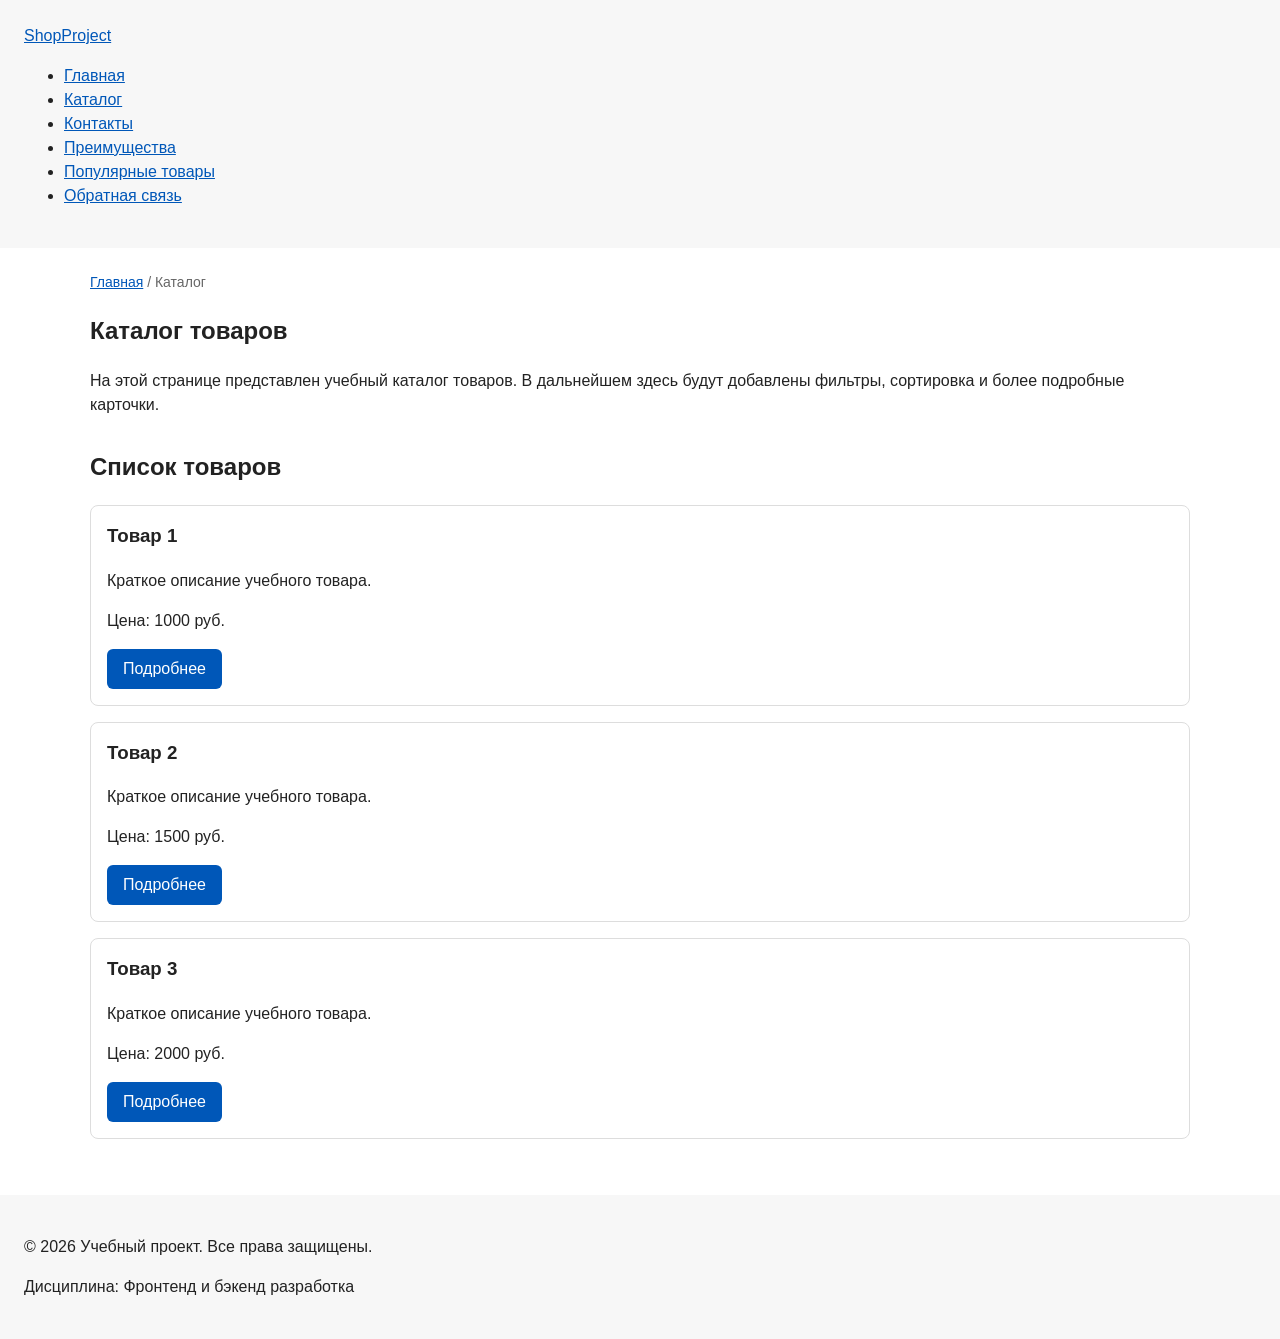
==== catalog.html @ 33a24a43 "feat: add multi-page structure navigation and anchors" ====
<!DOCTYPE html>
<html lang="ru">
<head>
  <meta charset="UTF-8">
  <meta name="viewport" content="width=device-width, initial-scale=1.0">
  <meta name="description" content="Каталог товаров учебного интернет-магазина.">
  <title>Каталог товаров — Учебный интернет-магазин</title>
  <link rel="stylesheet" href="css/style.css">
</head>
<body>
  <header>
    <div class="site-header">
      <a class="site-logo" href="index.html">ShopProject</a>

      <nav class="site-nav" aria-label="Основная навигация">
        <ul class="site-nav__list">
          <li><a href="index.html">Главная</a></li>
          <li><a href="catalog.html">Каталог</a></li>
          <li><a href="contacts.html">Контакты</a></li>
          <li><a href="index.html#advantages">Преимущества</a></li>
          <li><a href="index.html#popular">Популярные товары</a></li>
          <li><a href="index.html#contacts">Обратная связь</a></li>
        </ul>
      </nav>
    </div>
  </header>

  <main>
    <nav class="breadcrumbs" aria-label="Хлебные крошки">
      <a href="index.html">Главная</a>
      <span>Каталог</span>
    </nav>

    <section class="section">
      <h1>Каталог товаров</h1>
      <p>
        На этой странице представлен учебный каталог товаров.
        В дальнейшем здесь будут добавлены фильтры, сортировка и более
        подробные карточки.
      </p>
    </section>

    <section class="section">
      <h2>Список товаров</h2>

      <article class="product-card">
        <h3>Товар 1</h3>
        <p>Краткое описание учебного товара.</p>
        <p>Цена: 1000 руб.</p>
        <a class="button" href="index.html#popular">Подробнее</a>
      </article>

      <article class="product-card">
        <h3>Товар 2</h3>
        <p>Краткое описание учебного товара.</p>
        <p>Цена: 1500 руб.</p>
        <a class="button" href="index.html#popular">Подробнее</a>
      </article>

      <article class="product-card">
        <h3>Товар 3</h3>
        <p>Краткое описание учебного товара.</p>
        <p>Цена: 2000 руб.</p>
        <a class="button" href="index.html#popular">Подробнее</a>
      </article>
    </section>
  </main>

  <footer>
    <p>&copy; 2026 Учебный проект. Все права защищены.</p>
    <p>Дисциплина: Фронтенд и бэкенд разработка</p>
  </footer>
</body>
</html>
---- css/style.css ----
/* ===============================
   1. Переменные проекта
   =============================== */

:root {
  /* Основные цвета проекта */
  --color-bg: #ffffff;
  --color-text: #222222;
  --color-muted: #666666;
  --color-primary: #0057b8;
  --color-primary-dark: #003f86;
  --color-border: #dddddd;
  --color-surface: #f7f7f7;
  --color-surface-accent: #eef5ff;
  --color-danger: #b00020;
  --color-success: #168a2f;
  --color-success-bg: #eefaf0;
  --color-white: #ffffff;

  /* Отступы */
  --space-xs: 4px;
  --space-sm: 8px;
  --space-md: 16px;
  --space-lg: 24px;
  --space-xl: 32px;

  /* Скругления */
  --radius-sm: 6px;
  --radius-md: 8px;
  --radius-lg: 12px;

  /* Размеры */
  --container-width: 1100px;
}

/* ===============================
   2. Базовые стили
   =============================== */

* {
  box-sizing: border-box;
}

html {
  scroll-behavior: smooth;
}

body {
  margin: 0;
  font-family: Arial, sans-serif;
  line-height: 1.5;
  color: var(--color-text);
  background-color: var(--color-bg);
}

header,
main,
footer {
  padding: var(--space-lg);
}

header {
  background-color: var(--color-surface);
}

footer {
  background-color: var(--color-surface);
}

:target {
  outline: 2px dashed var(--color-primary);
  outline-offset: 4px;
}

/* ===============================
   3. Общие элементы интерфейса
   =============================== */

a {
  color: var(--color-primary);
}

a:hover {
  color: var(--color-primary-dark);
}

a:focus-visible {
  outline: 2px solid var(--color-primary);
  outline-offset: 3px;
}

.button {
  display: inline-block;
  padding: var(--space-sm) var(--space-md);
  color: var(--color-white);
  background-color: var(--color-primary);
  text-decoration: none;
  border: none;
  border-radius: var(--radius-sm);
  cursor: pointer;
}

.button:hover {
  background-color: var(--color-primary-dark);
}

.button:focus-visible {
  outline: 2px solid var(--color-primary);
  outline-offset: 3px;
}

.button:disabled {
  opacity: 0.6;
  cursor: not-allowed;
}

/* ===============================
   4. Компоненты страницы
   =============================== */

.hero {
  max-width: var(--container-width);
  margin: 0 auto var(--space-xl);
  padding: var(--space-xl) var(--space-lg);
  background-color: var(--color-surface-accent);
  border-radius: var(--radius-lg);
}

.section {
  max-width: var(--container-width);
  margin: 0 auto var(--space-xl);
}

.section h2 {
  margin-top: 0;
}

.product-card {
  margin-bottom: var(--space-md);
  padding: var(--space-md);
  border: 1px solid var(--color-border);
  border-radius: var(--radius-md);
  background-color: var(--color-bg);
}

.product-card:hover {
  border-color: var(--color-primary);
}

.product-card h3 {
  margin-top: 0;
}

.aside-info {
  max-width: var(--container-width);
  margin: 0 auto var(--space-xl);
  padding: var(--space-md);
  border-left: 4px solid var(--color-primary);
  background-color: var(--color-surface);
}

/* ===============================
   5. Форма и модальное окно
   =============================== */

.order-dialog {
  width: min(100% - 32px, 560px);
  padding: var(--space-lg);
  border: none;
  border-radius: var(--radius-lg);
}

.order-dialog::backdrop {
  background-color: rgba(0, 0, 0, 0.5);
}

.form-field {
  margin-bottom: var(--space-md);
}

.form-field label {
  display: block;
  margin-bottom: var(--space-xs);
}

.form-field input,
.form-field select,
.form-field textarea {
  width: 100%;
  padding: 10px 12px;
  border: 1px solid var(--color-border);
  border-radius: var(--radius-sm);
  font: inherit;
}

.form-field input[type="checkbox"] {
  width: auto;
}

.form-field small {
  display: block;
  margin-top: var(--space-xs);
  color: var(--color-muted);
}

.form-field input:hover,
.form-field select:hover,
.form-field textarea:hover {
  border-color: var(--color-primary);
}

.form-field input:focus-visible,
.form-field select:focus-visible,
.form-field textarea:focus-visible,
.form-actions button:focus-visible {
  outline: 2px solid var(--color-primary);
  outline-offset: 3px;
}

[aria-invalid="true"] {
  border-color: var(--color-danger);
}

.success-message {
  max-width: var(--container-width);
  margin: var(--space-lg) auto;
  padding: var(--space-md);
  border-left: 4px solid var(--color-success);
  background-color: var(--color-success-bg);
}

/* ===============================
   6. Стили для хлебных крошек
   =============================== */

.breadcrumbs {
  max-width: var(--container-width);
  margin: 0 auto var(--space-md);
  font-size: 14px;
  color: var(--color-muted);
}

.breadcrumbs a {
  color: var(--color-primary);
}

.breadcrumbs span::before {
  content: " / ";
  color: var(--color-muted);
}
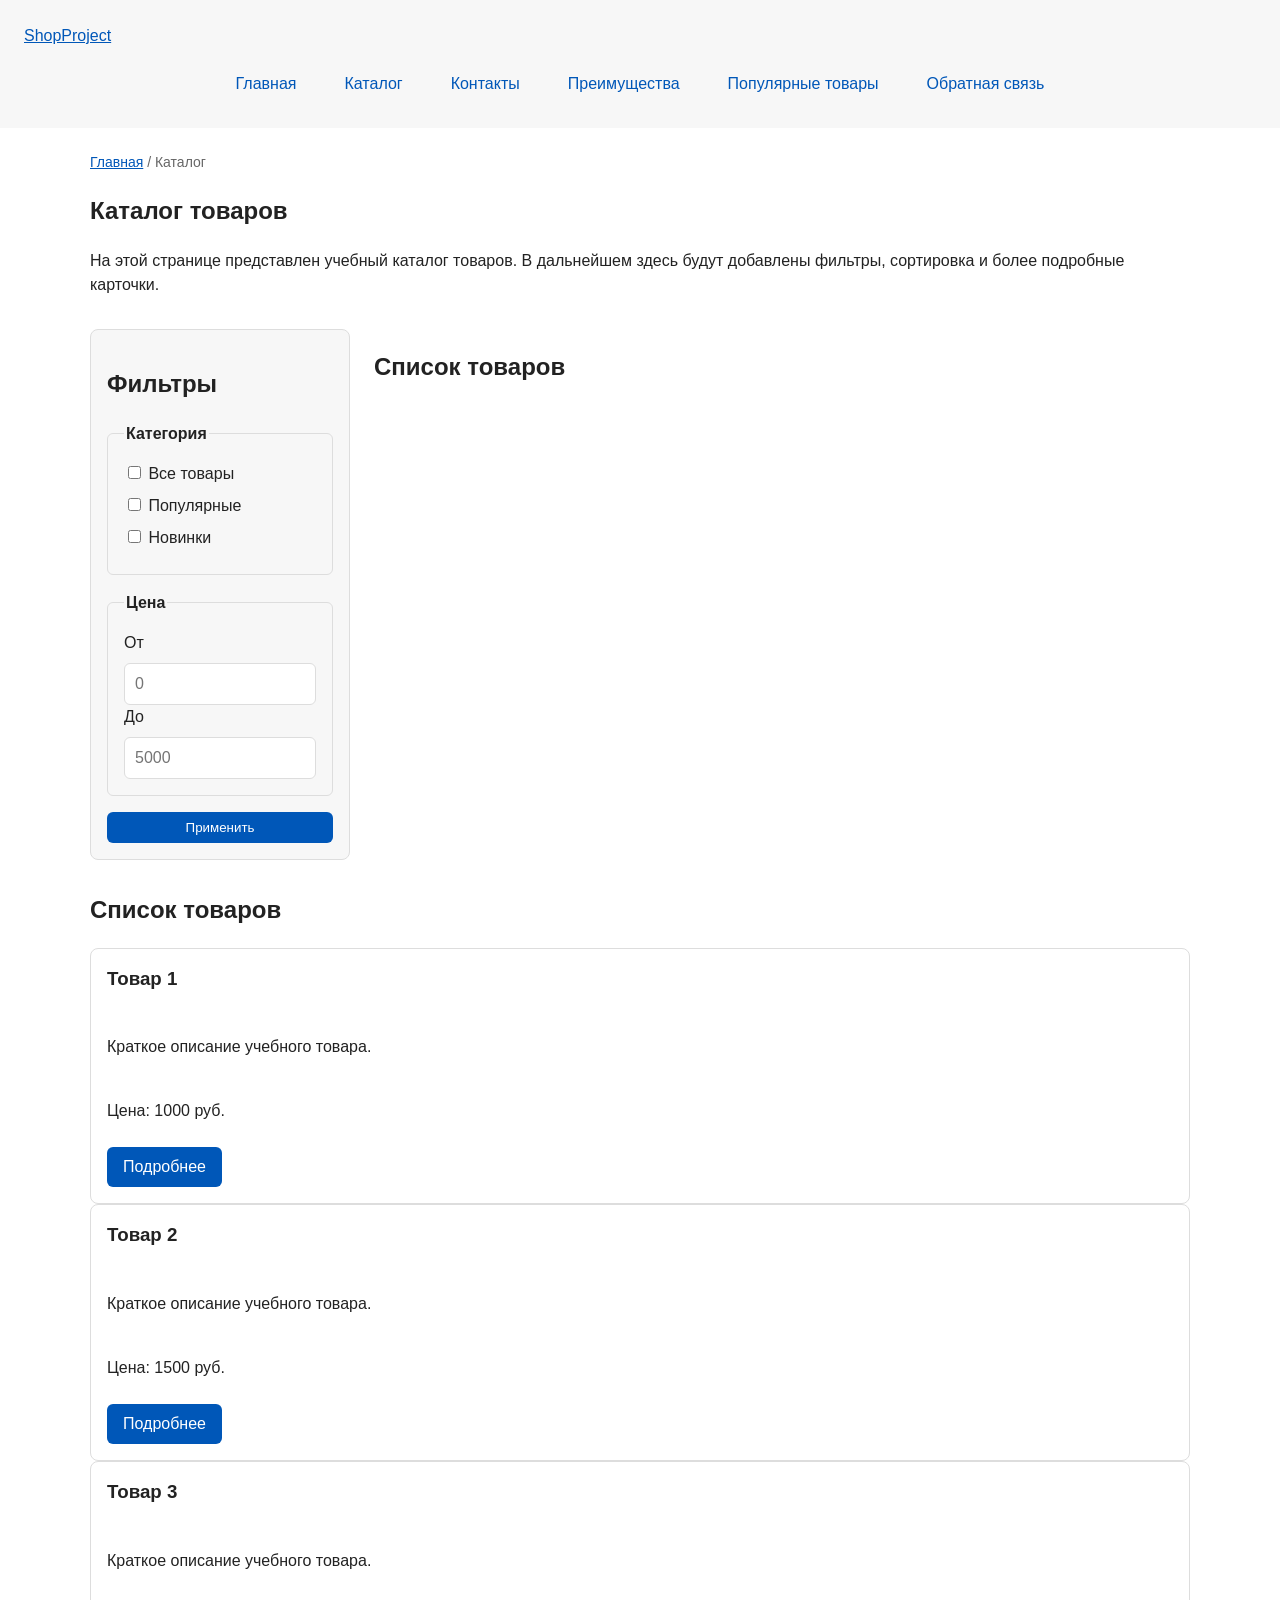
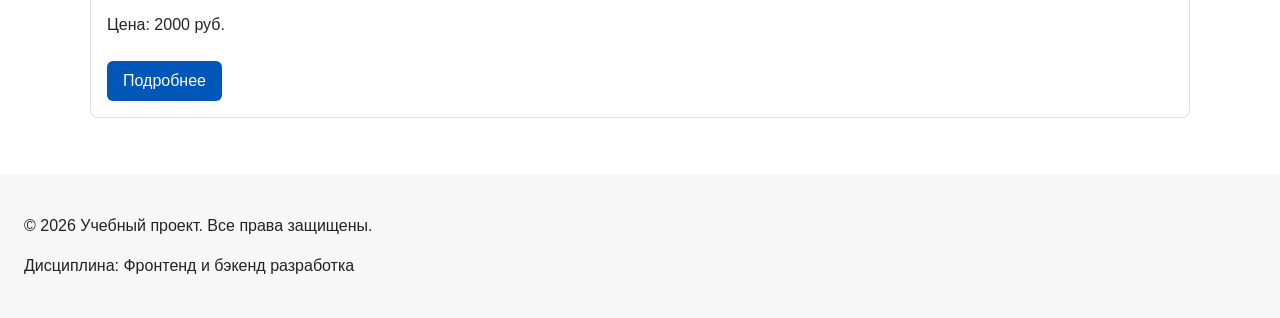
==== commit 5a187aa1: "feat: add flex navigation and grid catalog layout" ====
--- a/catalog.html
+++ b/catalog.html
@@ -40,6 +40,53 @@
       </p>
     </section>
 
+    <section class="catalog-layout">
+        <aside class="catalog-filters">
+            <h2>Фильтры</h2>
+
+            <form class="filters-form" action="#" method="get">
+            <fieldset>
+                <legend>Категория</legend>
+
+                <label>
+                <input type="checkbox" name="category" value="all">
+                Все товары
+                </label>
+
+                <label>
+                <input type="checkbox" name="category" value="popular">
+                Популярные
+                </label>
+
+                <label>
+                <input type="checkbox" name="category" value="new">
+                Новинки
+                </label>
+            </fieldset>
+
+            <fieldset>
+                <legend>Цена</legend>
+
+                <label for="price-from">От</label>
+                <input id="price-from" name="price-from" type="number" min="0" placeholder="0">
+
+                <label for="price-to">До</label>
+                <input id="price-to" name="price-to" type="number" min="0" placeholder="5000">
+            </fieldset>
+
+            <button class="button" type="submit">Применить</button>
+            </form>
+        </aside>
+
+        <section class="catalog-products">
+            <h2>Список товаров</h2>
+
+            <div class="products-grid">
+            <!-- Карточки товаров -->
+            </div>
+        </section>
+    </section>
+
     <section class="section">
       <h2>Список товаров</h2>
 
--- a/css/style.css
+++ b/css/style.css
@@ -126,6 +126,30 @@
   border-radius: var(--radius-lg);
 }
 
+.site-nav__list {
+  display: flex;
+  flex-wrap: wrap;
+  justify-content: center;
+  align-items: center;
+  gap: var(--space-md);
+  padding: 0;
+  margin: var(--space-md) 0 0;
+  list-style: none;
+}
+
+.site-nav__list a {
+  display: inline-block;
+  padding: var(--space-sm) var(--space-md);
+  color: var(--color-primary);
+  text-decoration: none;
+  border-radius: var(--radius-sm);
+}
+
+.site-nav__list a:hover {
+  color: var(--color-white);
+  background-color: var(--color-primary);
+}
+
 .section {
   max-width: var(--container-width);
   margin: 0 auto var(--space-xl);
@@ -149,6 +173,78 @@
 
 .product-card h3 {
   margin-top: 0;
+}
+
+.product-card {
+  display: flex;
+  flex-direction: column;
+  gap: var(--space-sm);
+  margin-bottom: 0;
+  padding: var(--space-md);
+  border: 1px solid var(--color-border);
+  border-radius: var(--radius-md);
+  background-color: var(--color-bg);
+}
+
+.product-card .button {
+  margin-top: auto;
+  align-self: flex-start;
+}
+
+.products-grid {
+  display: grid;
+  grid-template-columns: repeat(3, 1fr);
+  gap: var(--space-lg);
+}
+
+.catalog-layout {
+  max-width: var(--container-width);
+  margin: 0 auto var(--space-xl);
+  display: grid;
+  grid-template-columns: 260px 1fr;
+  grid-template-areas: "filters products";
+  gap: var(--space-lg);
+}
+
+.catalog-filters {
+  grid-area: filters;
+  padding: var(--space-md);
+  border: 1px solid var(--color-border);
+  border-radius: var(--radius-md);
+  background-color: var(--color-surface);
+}
+
+.catalog-products {
+  grid-area: products;
+}
+
+.filters-form {
+  display: grid;
+  gap: var(--space-md);
+}
+
+.filters-form fieldset {
+  margin: 0;
+  padding: var(--space-md);
+  border: 1px solid var(--color-border);
+  border-radius: var(--radius-sm);
+}
+
+.filters-form legend {
+  font-weight: 700;
+}
+
+.filters-form label {
+  display: block;
+  margin-bottom: var(--space-sm);
+}
+
+.filters-form input[type="number"] {
+  width: 100%;
+  padding: 8px 10px;
+  border: 1px solid var(--color-border);
+  border-radius: var(--radius-sm);
+  font: inherit;
 }
 
 .aside-info {
@@ -247,4 +343,5 @@
 .breadcrumbs span::before {
   content: " / ";
   color: var(--color-muted);
-}+}
+
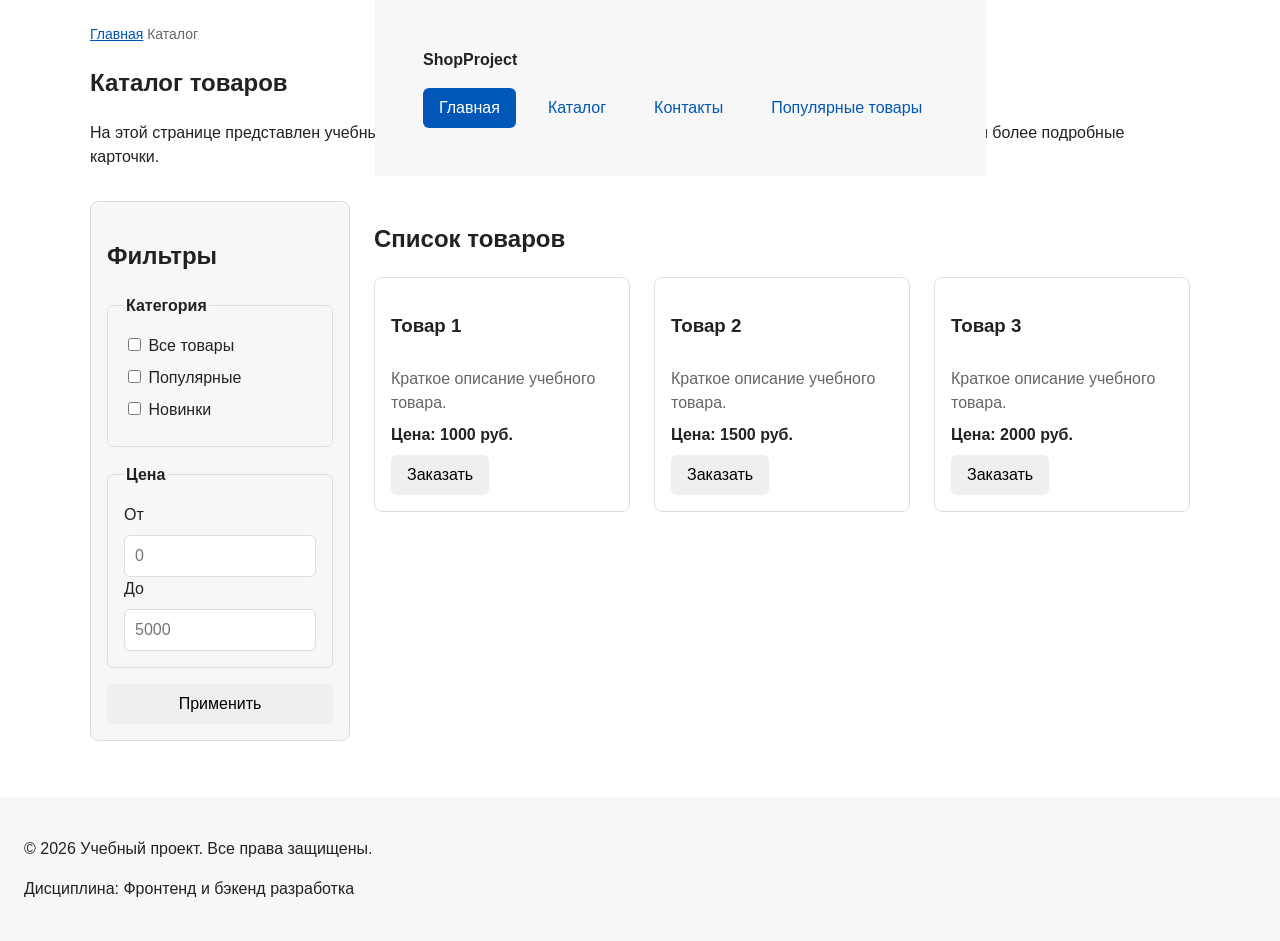
==== commit 6fc4f713: "refactor: apply BEM naming to CSS classes" ====
--- a/catalog.html
+++ b/catalog.html
@@ -8,18 +8,28 @@
   <link rel="stylesheet" href="css/style.css">
 </head>
 <body>
-  <header>
-    <div class="site-header">
-      <a class="site-logo" href="index.html">ShopProject</a>
+  <header class="site-header">
+    <div class="site-header__inner">
+      <a class="site-header__logo" href="index.html">ShopProject</a>
 
       <nav class="site-nav" aria-label="Основная навигация">
         <ul class="site-nav__list">
-          <li><a href="index.html">Главная</a></li>
-          <li><a href="catalog.html">Каталог</a></li>
-          <li><a href="contacts.html">Контакты</a></li>
-          <li><a href="index.html#advantages">Преимущества</a></li>
-          <li><a href="index.html#popular">Популярные товары</a></li>
-          <li><a href="index.html#contacts">Обратная связь</a></li>
+          <li class="site-nav__item">
+            <a class="site-nav__link site-nav__link--active" href="index.html">
+              Главная
+            </a>
+          </li>
+          <li class="site-nav__item">
+            <a class="site-nav__link" href="catalog.html">Каталог</a>
+          </li>
+          <li class="site-nav__item">
+            <a class="site-nav__link" href="contacts.html">Контакты</a>
+          </li>
+          <li class="site-nav__item">
+            <a class="site-nav__link" href="index.html#popular">
+              Популярные товары
+            </a>
+          </li>
         </ul>
       </nav>
     </div>
@@ -27,8 +37,8 @@
 
   <main>
     <nav class="breadcrumbs" aria-label="Хлебные крошки">
-      <a href="index.html">Главная</a>
-      <span>Каталог</span>
+      <a class=""breadcrumbs__link href="index.html">Главная</a>
+      <span class=""breadcrumbs__current">Каталог</span>
     </nav>
 
     <section class="section">
@@ -82,34 +92,46 @@
             <h2>Список товаров</h2>
 
             <div class="products-grid">
-            <!-- Карточки товаров -->
+              <article class="product-card">
+                <h3 class=""product-card__title>Товар 1</h3>
+                <p class="product-card__description">Краткое описание учебного товара.</p>
+                <p class="product-card__price">Цена: 1000 руб.</p>
+                <button
+                  class="button product-card__button"
+                  type="button"
+                  data-product="Товар 1"
+                >
+                  Заказать
+                </button>
+              </article>
+
+              <article class="product-card">
+                <h3 class=""product-card__title>Товар 2</h3>
+                <p class="product-card__description">Краткое описание учебного товара.</p>
+                <p class="product-card__price">Цена: 1500 руб.</p>
+                <button
+                  class="button product-card__button"
+                  type="button"
+                  data-product="Товар 2"
+                >
+                  Заказать
+                </button>
+              </article>
+
+              <article class="product-card product-card">
+                <h3 class=""product-card__title>Товар 3</h3>
+                <p class="product-card__description">Краткое описание учебного товара.</p>
+                <p class="product-card__price">Цена: 2000 руб.</p>
+                <button
+                  class="button product-card__button"
+                  type="button"
+                  data-product="Товар 3"
+                >
+                  Заказать
+                </button>
+              </article>
             </div>
         </section>
-    </section>
-
-    <section class="section">
-      <h2>Список товаров</h2>
-
-      <article class="product-card">
-        <h3>Товар 1</h3>
-        <p>Краткое описание учебного товара.</p>
-        <p>Цена: 1000 руб.</p>
-        <a class="button" href="index.html#popular">Подробнее</a>
-      </article>
-
-      <article class="product-card">
-        <h3>Товар 2</h3>
-        <p>Краткое описание учебного товара.</p>
-        <p>Цена: 1500 руб.</p>
-        <a class="button" href="index.html#popular">Подробнее</a>
-      </article>
-
-      <article class="product-card">
-        <h3>Товар 3</h3>
-        <p>Краткое описание учебного товара.</p>
-        <p>Цена: 2000 руб.</p>
-        <a class="button" href="index.html#popular">Подробнее</a>
-      </article>
     </section>
   </main>
 
--- a/css/style.css
+++ b/css/style.css
@@ -61,6 +61,8 @@
 
 header {
   background-color: var(--color-surface);
+  margin-left: 375px;
+  position: fixed;
 }
 
 footer {
@@ -92,16 +94,31 @@
 .button {
   display: inline-block;
   padding: var(--space-sm) var(--space-md);
+  border: none;
+  border-radius: var(--radius-sm);
+  font: inherit;
+  text-decoration: none;
+  cursor: pointer;
+}
+
+.button--primary {
   color: var(--color-white);
   background-color: var(--color-primary);
-  text-decoration: none;
-  border: none;
-  border-radius: var(--radius-sm);
-  cursor: pointer;
-}
-
-.button:hover {
+}
+
+.button--primary:hover {
   background-color: var(--color-primary-dark);
+}
+
+.button--secondary {
+  color: var(--color-primary);
+  background-color: transparent;
+  border: 1px solid var(--color-primary);
+}
+
+.button--secondary:hover {
+  color: var(--color-white);
+  background-color: var(--color-primary);
 }
 
 .button:focus-visible {
@@ -109,7 +126,8 @@
   outline-offset: 3px;
 }
 
-.button:disabled {
+.button:disabled,
+.button--disabled {
   opacity: 0.6;
   cursor: not-allowed;
 }
@@ -124,6 +142,22 @@
   padding: var(--space-xl) var(--space-lg);
   background-color: var(--color-surface-accent);
   border-radius: var(--radius-lg);
+}
+
+.site-header {
+  background-color: var(--color-surface);
+}
+
+.site-header__inner {
+  max-width: var(--container-width);
+  margin: 0 auto;
+  padding: var(--space-lg);
+}
+
+.site-header__logo {
+  font-weight: 700;
+  color: var(--color-text);
+  text-decoration: none;
 }
 
 .site-nav__list {
@@ -137,7 +171,7 @@
   list-style: none;
 }
 
-.site-nav__list a {
+.site-nav__link {
   display: inline-block;
   padding: var(--space-sm) var(--space-md);
   color: var(--color-primary);
@@ -145,33 +179,27 @@
   border-radius: var(--radius-sm);
 }
 
-.site-nav__list a:hover {
+.site-nav__link:hover {
   color: var(--color-white);
   background-color: var(--color-primary);
 }
 
+.site-nav__link:focus-visible {
+  outline: 2px solid var(--color-primary);
+  outline-offset: 3px;
+}
+
+.site-nav__link--active {
+  color: var(--color-white);
+  background-color: var(--color-primary);
+}
+
 .section {
   max-width: var(--container-width);
   margin: 0 auto var(--space-xl);
 }
 
 .section h2 {
-  margin-top: 0;
-}
-
-.product-card {
-  margin-bottom: var(--space-md);
-  padding: var(--space-md);
-  border: 1px solid var(--color-border);
-  border-radius: var(--radius-md);
-  background-color: var(--color-bg);
-}
-
-.product-card:hover {
-  border-color: var(--color-primary);
-}
-
-.product-card h3 {
   margin-top: 0;
 }
 
@@ -179,14 +207,44 @@
   display: flex;
   flex-direction: column;
   gap: var(--space-sm);
-  margin-bottom: 0;
   padding: var(--space-md);
   border: 1px solid var(--color-border);
   border-radius: var(--radius-md);
   background-color: var(--color-bg);
 }
 
-.product-card .button {
+.product-card:hover {
+  border-color: var(--color-primary);
+}
+
+.product-card--featured {
+  border-color: var(--color-primary);
+}
+
+.product-card--discount {
+  border-color: var(--color-danger);
+}
+
+.product-card__title {
+  margin: 0;
+  color: var(--color-text);
+}
+
+.product-card__description {
+  margin: 0;
+  color: var(--color-muted);
+}
+
+.product-card__price {
+  margin: 0;
+  font-weight: 700;
+}
+
+.product-card--discount .product-card__price {
+  color: var(--color-danger);
+}
+
+.product-card__button {
   margin-top: auto;
   align-self: flex-start;
 }
@@ -313,8 +371,61 @@
   outline-offset: 3px;
 }
 
+.order-form__field {
+  margin-bottom: var(--space-md);
+}
+
+.order-form__label {
+  display: block;
+  margin-bottom: var(--space-xs);
+}
+
+.order-form__input,
+.order-form__select,
+.order-form__textarea {
+  width: 100%;
+  padding: 10px 12px;
+  border: 1px solid var(--color-border);
+  border-radius: var(--radius-sm);
+  font: inherit;
+}
+
+.order-form__input:hover,
+.order-form__select:hover,
+.order-form__textarea:hover {
+  border-color: var(--color-primary);
+}
+
+.order-form__input:focus-visible,
+.order-form__select:focus-visible,
+.order-form__textarea:focus-visible {
+  outline: 2px solid var(--color-primary);
+  outline-offset: 3px;
+}
+
+.order-form__actions {
+  display: flex;
+  gap: var(--space-md);
+  margin-top: var(--space-lg);
+}
+
 [aria-invalid="true"] {
   border-color: var(--color-danger);
+}
+
+.order-dialog {
+  width: min(100% - 32px, 560px);
+  padding: var(--space-lg);
+  border: none;
+  border-radius: var(--radius-lg);
+}
+
+.order-dialog::backdrop {
+  background-color: rgba(0, 0, 0, 0.5);
+}
+
+.order-dialog__title {
+  margin-top: 0;
 }
 
 .success-message {
@@ -336,12 +447,11 @@
   color: var(--color-muted);
 }
 
-.breadcrumbs a {
+.breadcrumbs__link {
   color: var(--color-primary);
 }
 
-.breadcrumbs span::before {
+.breadcrumbs__current::before {
   content: " / ";
   color: var(--color-muted);
 }
-
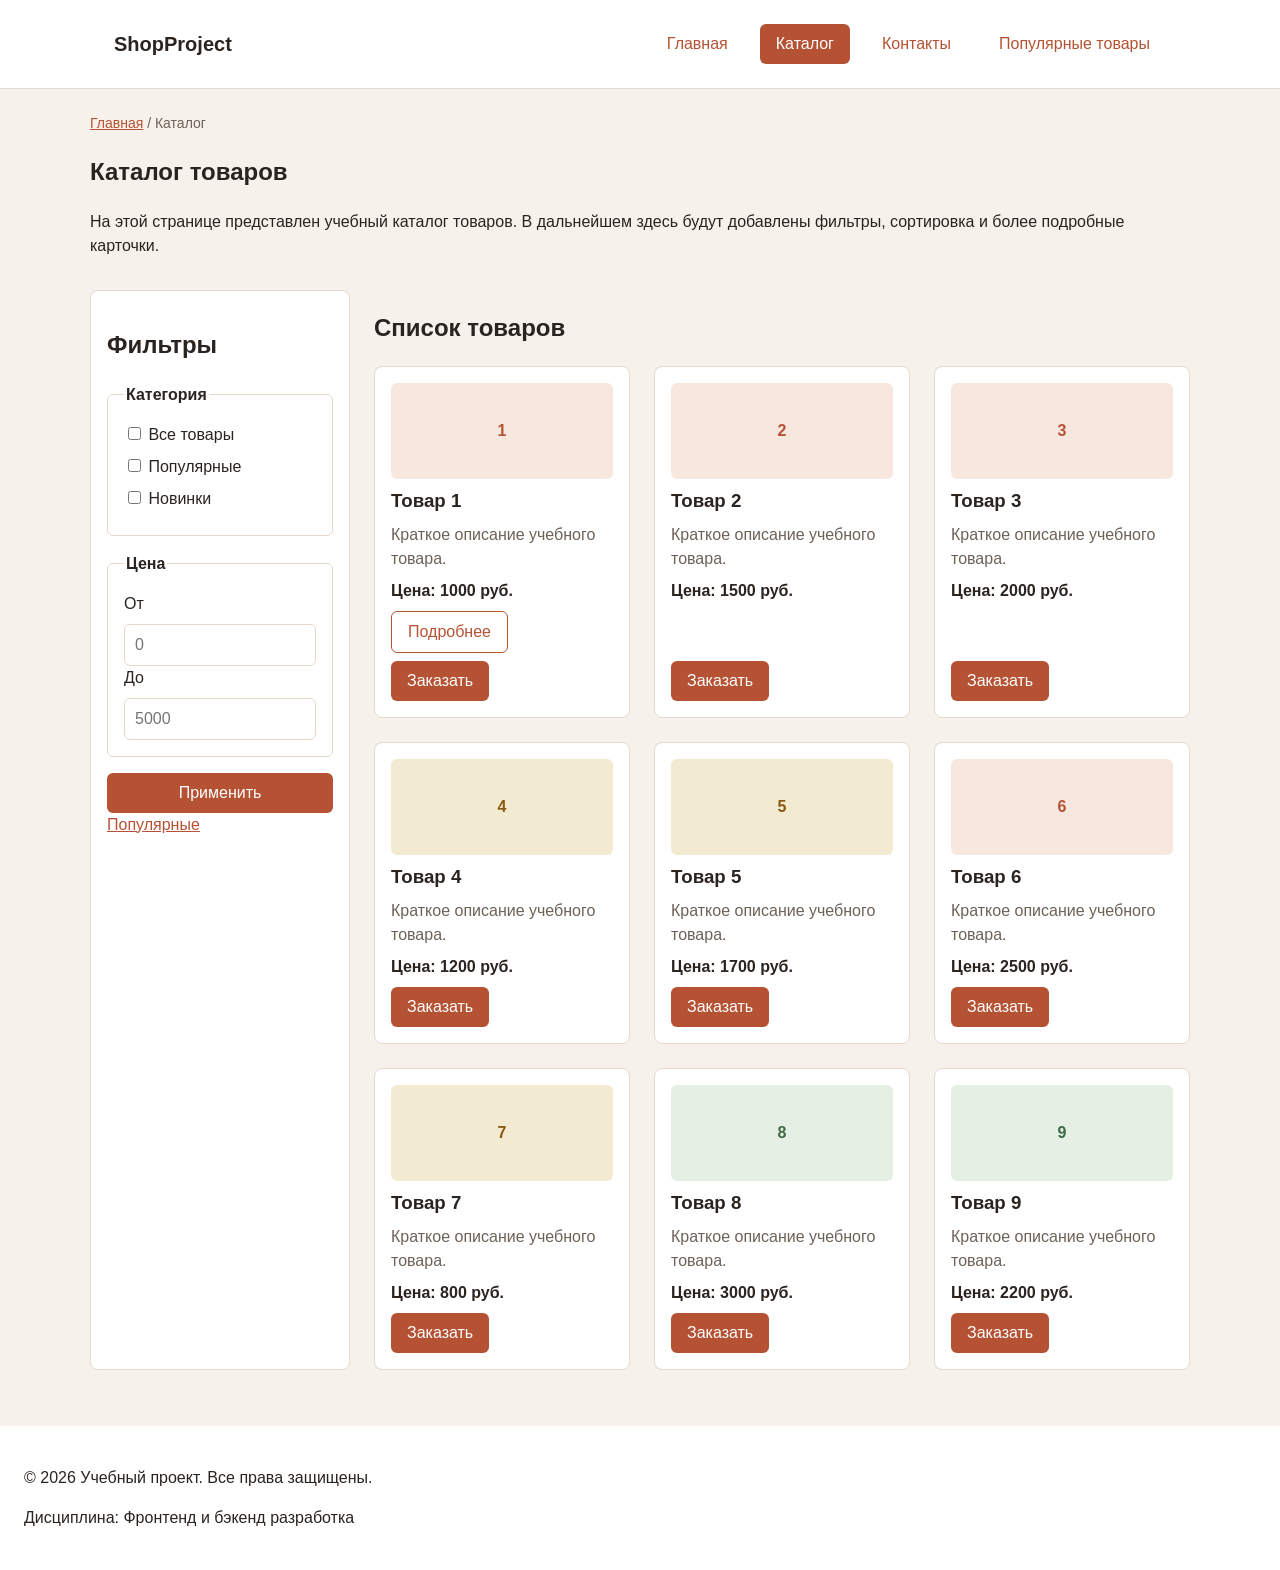
==== commit 5c42f3d6: "feat: add category page, product card and warm palette Extend the study shop catalog so a category a" ====
--- a/catalog.html
+++ b/catalog.html
@@ -6,6 +6,7 @@
   <meta name="description" content="Каталог товаров учебного интернет-магазина.">
   <title>Каталог товаров — Учебный интернет-магазин</title>
   <link rel="stylesheet" href="css/style.css">
+  <script src="js/main.js" defer></script>
 </head>
 <body>
   <header class="site-header">
@@ -15,20 +16,16 @@
       <nav class="site-nav" aria-label="Основная навигация">
         <ul class="site-nav__list">
           <li class="site-nav__item">
-            <a class="site-nav__link site-nav__link--active" href="index.html">
-              Главная
-            </a>
+            <a class="site-nav__link" href="index.html">Главная</a>
           </li>
           <li class="site-nav__item">
-            <a class="site-nav__link" href="catalog.html">Каталог</a>
+            <a class="site-nav__link site-nav__link--active" href="catalog.html">Каталог</a>
           </li>
           <li class="site-nav__item">
             <a class="site-nav__link" href="contacts.html">Контакты</a>
           </li>
           <li class="site-nav__item">
-            <a class="site-nav__link" href="index.html#popular">
-              Популярные товары
-            </a>
+            <a class="site-nav__link" href="index.html#popular">Популярные товары</a>
           </li>
         </ul>
       </nav>
@@ -37,8 +34,8 @@
 
   <main>
     <nav class="breadcrumbs" aria-label="Хлебные крошки">
-      <a class=""breadcrumbs__link href="index.html">Главная</a>
-      <span class=""breadcrumbs__current">Каталог</span>
+      <a class="breadcrumbs__link" href="index.html">Главная</a>
+      <span class="breadcrumbs__current">Каталог</span>
     </nav>
 
     <section class="section">
@@ -51,87 +48,164 @@
     </section>
 
     <section class="catalog-layout">
-        <aside class="catalog-filters">
-            <h2>Фильтры</h2>
-
-            <form class="filters-form" action="#" method="get">
-            <fieldset>
-                <legend>Категория</legend>
-
-                <label>
-                <input type="checkbox" name="category" value="all">
-                Все товары
-                </label>
-
-                <label>
-                <input type="checkbox" name="category" value="popular">
-                Популярные
-                </label>
-
-                <label>
-                <input type="checkbox" name="category" value="new">
-                Новинки
-                </label>
-            </fieldset>
-
-            <fieldset>
-                <legend>Цена</legend>
-
-                <label for="price-from">От</label>
-                <input id="price-from" name="price-from" type="number" min="0" placeholder="0">
-
-                <label for="price-to">До</label>
-                <input id="price-to" name="price-to" type="number" min="0" placeholder="5000">
-            </fieldset>
-
-            <button class="button" type="submit">Применить</button>
-            </form>
-        </aside>
-
-        <section class="catalog-products">
-            <h2>Список товаров</h2>
-
-            <div class="products-grid">
-              <article class="product-card">
-                <h3 class=""product-card__title>Товар 1</h3>
-                <p class="product-card__description">Краткое описание учебного товара.</p>
-                <p class="product-card__price">Цена: 1000 руб.</p>
-                <button
-                  class="button product-card__button"
-                  type="button"
-                  data-product="Товар 1"
-                >
-                  Заказать
-                </button>
-              </article>
-
-              <article class="product-card">
-                <h3 class=""product-card__title>Товар 2</h3>
-                <p class="product-card__description">Краткое описание учебного товара.</p>
-                <p class="product-card__price">Цена: 1500 руб.</p>
-                <button
-                  class="button product-card__button"
-                  type="button"
-                  data-product="Товар 2"
-                >
-                  Заказать
-                </button>
-              </article>
-
-              <article class="product-card product-card">
-                <h3 class=""product-card__title>Товар 3</h3>
-                <p class="product-card__description">Краткое описание учебного товара.</p>
-                <p class="product-card__price">Цена: 2000 руб.</p>
-                <button
-                  class="button product-card__button"
-                  type="button"
-                  data-product="Товар 3"
-                >
-                  Заказать
-                </button>
-              </article>
-            </div>
-        </section>
+      <aside class="catalog-filters">
+        <h2>Фильтры</h2>
+
+        <form class="filters-form" action="#" method="get">
+          <fieldset>
+            <legend>Категория</legend>
+
+            <label>
+              <input type="checkbox" name="category" value="all">
+              Все товары
+            </label>
+
+            <label>
+              <input type="checkbox" name="category" value="popular">
+              Популярные
+            </label>
+
+            <label>
+              <input type="checkbox" name="category" value="new">
+              Новинки
+            </label>
+          </fieldset>
+
+          <fieldset>
+            <legend>Цена</legend>
+
+            <label for="price-from">От</label>
+            <input id="price-from" name="price-from" type="number" min="0" placeholder="0">
+
+            <label for="price-to">До</label>
+            <input id="price-to" name="price-to" type="number" min="0" placeholder="5000">
+          </fieldset>
+
+          <button class="button button--primary" type="submit">Применить</button>
+        </form>
+
+        <p class="filters-note">
+          <a href="category.html">Популярные</a>
+        </p>
+      </aside>
+
+      <section class="catalog-products">
+        <h2>Список товаров</h2>
+        <p class="catalog-empty" id="catalog-empty" hidden>
+          Ничего не найдено. Измените фильтры.
+        </p>
+
+        <div class="products-grid">
+          <article class="product-card" data-category="popular" data-price="1000">
+            <div class="product-card__media" aria-hidden="true">1</div>
+            <h3 class="product-card__title">Товар 1</h3>
+            <p class="product-card__description">Краткое описание учебного товара.</p>
+            <p class="product-card__price">Цена: 1000 руб.</p>
+            <div class="product-card__actions">
+              <a class="button button--secondary" href="product.html">Подробнее</a>
+              <button class="button button--primary product-card__button" type="button" data-product="Товар 1">
+                Заказать
+              </button>
+            </div>
+          </article>
+
+          <article class="product-card" data-category="popular" data-price="1500">
+            <div class="product-card__media" aria-hidden="true">2</div>
+            <h3 class="product-card__title">Товар 2</h3>
+            <p class="product-card__description">Краткое описание учебного товара.</p>
+            <p class="product-card__price">Цена: 1500 руб.</p>
+            <div class="product-card__actions">
+              <button class="button button--primary product-card__button" type="button" data-product="Товар 2">
+                Заказать
+              </button>
+            </div>
+          </article>
+
+          <article class="product-card" data-category="popular" data-price="2000">
+            <div class="product-card__media" aria-hidden="true">3</div>
+            <h3 class="product-card__title">Товар 3</h3>
+            <p class="product-card__description">Краткое описание учебного товара.</p>
+            <p class="product-card__price">Цена: 2000 руб.</p>
+            <div class="product-card__actions">
+              <button class="button button--primary product-card__button" type="button" data-product="Товар 3">
+                Заказать
+              </button>
+            </div>
+          </article>
+
+          <article class="product-card" data-category="new" data-price="1200">
+            <div class="product-card__media product-card__media--writing" aria-hidden="true">4</div>
+            <h3 class="product-card__title">Товар 4</h3>
+            <p class="product-card__description">Краткое описание учебного товара.</p>
+            <p class="product-card__price">Цена: 1200 руб.</p>
+            <div class="product-card__actions">
+              <button class="button button--primary product-card__button" type="button" data-product="Товар 4">
+                Заказать
+              </button>
+            </div>
+          </article>
+
+          <article class="product-card" data-category="new" data-price="1700">
+            <div class="product-card__media product-card__media--writing" aria-hidden="true">5</div>
+            <h3 class="product-card__title">Товар 5</h3>
+            <p class="product-card__description">Краткое описание учебного товара.</p>
+            <p class="product-card__price">Цена: 1700 руб.</p>
+            <div class="product-card__actions">
+              <button class="button button--primary product-card__button" type="button" data-product="Товар 5">
+                Заказать
+              </button>
+            </div>
+          </article>
+
+          <article class="product-card" data-category="popular" data-price="2500">
+            <div class="product-card__media" aria-hidden="true">6</div>
+            <h3 class="product-card__title">Товар 6</h3>
+            <p class="product-card__description">Краткое описание учебного товара.</p>
+            <p class="product-card__price">Цена: 2500 руб.</p>
+            <div class="product-card__actions">
+              <button class="button button--primary product-card__button" type="button" data-product="Товар 6">
+                Заказать
+              </button>
+            </div>
+          </article>
+
+          <article class="product-card" data-category="new" data-price="800">
+            <div class="product-card__media product-card__media--writing" aria-hidden="true">7</div>
+            <h3 class="product-card__title">Товар 7</h3>
+            <p class="product-card__description">Краткое описание учебного товара.</p>
+            <p class="product-card__price">Цена: 800 руб.</p>
+            <div class="product-card__actions">
+              <button class="button button--primary product-card__button" type="button" data-product="Товар 7">
+                Заказать
+              </button>
+            </div>
+          </article>
+
+          <article class="product-card" data-category="new" data-price="3000">
+            <div class="product-card__media product-card__media--accessories" aria-hidden="true">8</div>
+            <h3 class="product-card__title">Товар 8</h3>
+            <p class="product-card__description">Краткое описание учебного товара.</p>
+            <p class="product-card__price">Цена: 3000 руб.</p>
+            <div class="product-card__actions">
+              <button class="button button--primary product-card__button" type="button" data-product="Товар 8">
+                Заказать
+              </button>
+            </div>
+          </article>
+
+          <article class="product-card" data-category="popular" data-price="2200">
+            <div class="product-card__media product-card__media--accessories" aria-hidden="true">9</div>
+            <h3 class="product-card__title">Товар 9</h3>
+            <p class="product-card__description">Краткое описание учебного товара.</p>
+            <p class="product-card__price">Цена: 2200 руб.</p>
+            <div class="product-card__actions">
+              <button class="button button--primary product-card__button" type="button" data-product="Товар 9">
+                Заказать
+              </button>
+            </div>
+          </article>
+        </div>
+      </section>
     </section>
   </main>
 
@@ -139,5 +213,107 @@
     <p>&copy; 2026 Учебный проект. Все права защищены.</p>
     <p>Дисциплина: Фронтенд и бэкенд разработка</p>
   </footer>
+
+  <dialog class="order-dialog" id="order-dialog" aria-labelledby="order-dialog-title">
+    <h2 class="order-dialog__title" id="order-dialog-title">Оформление заявки</h2>
+
+    <form class="order-form" id="order-form" action="#" method="post" novalidate>
+      <input id="selected-product" name="selected-product" type="hidden">
+
+      <div class="order-form__field">
+        <label class="order-form__label" for="order-name">Имя</label>
+        <input
+          class="order-form__input"
+          id="order-name"
+          name="name"
+          type="text"
+          placeholder="Введите ваше имя"
+          minlength="2"
+          autocomplete="given-name"
+          required
+        >
+      </div>
+
+      <div class="order-form__field">
+        <label class="order-form__label" for="order-email">E-mail</label>
+        <input
+          class="order-form__input"
+          id="order-email"
+          name="email"
+          type="email"
+          placeholder="example@mail.ru"
+          autocomplete="email"
+          required
+        >
+      </div>
+
+      <div class="order-form__field">
+        <label class="order-form__label" for="order-phone">Телефон</label>
+        <input
+          class="order-form__input"
+          id="order-phone"
+          name="phone"
+          type="tel"
+          inputmode="tel"
+          placeholder="+7 (900) 000-00-00"
+          pattern="^\+7 \(\d{3}\) \d{3}-\d{2}-\d{2}$"
+          required
+        >
+        <small class="order-form__hint">Формат: +7 (900) 000-00-00</small>
+      </div>
+
+      <div class="order-form__field">
+        <label class="order-form__label" for="order-date">Дата связи</label>
+        <input class="order-form__input" id="order-date" name="date" type="date">
+      </div>
+
+      <div class="order-form__field">
+        <label class="order-form__label" for="order-topic">Тема заявки</label>
+        <select class="order-form__select" id="order-topic" name="topic" required>
+          <option value="">Выберите тему</option>
+          <option value="product">Заказ товара</option>
+          <option value="consultation">Консультация</option>
+          <option value="delivery">Доставка</option>
+        </select>
+      </div>
+
+      <div class="order-form__field">
+        <label class="order-form__label" for="order-comment">Комментарий</label>
+        <textarea
+          class="order-form__textarea"
+          id="order-comment"
+          name="comment"
+          rows="4"
+          placeholder="Укажите дополнительную информацию"
+        ></textarea>
+      </div>
+
+      <div class="order-form__field order-form__field--checkbox">
+        <label class="order-form__checkbox-label">
+          <input
+            class="order-form__checkbox"
+            id="order-agreement"
+            name="agreement"
+            type="checkbox"
+            required
+          >
+          Я согласен на обработку данных
+        </label>
+      </div>
+
+      <div class="order-form__actions">
+        <button class="button button--secondary" type="button" id="close-order-dialog">
+          Закрыть
+        </button>
+        <button class="button button--primary" type="submit">
+          Отправить заявку
+        </button>
+      </div>
+    </form>
+  </dialog>
+
+  <p class="success-message" id="success-message" hidden>
+    Форма успешно отправлена!
+  </p>
 </body>
-</html>+</html>
--- a/css/style.css
+++ b/css/style.css
@@ -4,14 +4,14 @@
 
 :root {
   /* Основные цвета проекта */
-  --color-bg: #ffffff;
-  --color-text: #222222;
-  --color-muted: #666666;
-  --color-primary: #0057b8;
-  --color-primary-dark: #003f86;
-  --color-border: #dddddd;
-  --color-surface: #f7f7f7;
-  --color-surface-accent: #eef5ff;
+  --color-bg: #f6f1ea;
+  --color-text: #2a2420;
+  --color-muted: #6d6258;
+  --color-primary: #b55233;
+  --color-primary-dark: #8c3d24;
+  --color-border: #e4d9cc;
+  --color-surface: #ffffff;
+  --color-surface-accent: #f8e7df;
   --color-danger: #b00020;
   --color-success: #168a2f;
   --color-success-bg: #eefaf0;
@@ -60,9 +60,9 @@
 }
 
 header {
-  background-color: var(--color-surface);
-  margin-left: 375px;
-  position: fixed;
+  padding: 0;
+  background-color: var(--color-surface);
+  border-bottom: 1px solid var(--color-border);
 }
 
 footer {
@@ -145,16 +145,25 @@
 }
 
 .site-header {
+  position: sticky;
+  top: 0;
+  z-index: 2;
   background-color: var(--color-surface);
 }
 
 .site-header__inner {
+  display: flex;
+  flex-wrap: wrap;
+  justify-content: space-between;
+  align-items: center;
+  gap: var(--space-md);
   max-width: var(--container-width);
   margin: 0 auto;
   padding: var(--space-lg);
 }
 
 .site-header__logo {
+  font-size: 20px;
   font-weight: 700;
   color: var(--color-text);
   text-decoration: none;
@@ -163,11 +172,11 @@
 .site-nav__list {
   display: flex;
   flex-wrap: wrap;
-  justify-content: center;
+  justify-content: flex-end;
   align-items: center;
   gap: var(--space-md);
   padding: 0;
-  margin: var(--space-md) 0 0;
+  margin: 0;
   list-style: none;
 }
 
@@ -210,7 +219,7 @@
   padding: var(--space-md);
   border: 1px solid var(--color-border);
   border-radius: var(--radius-md);
-  background-color: var(--color-bg);
+  background-color: var(--color-surface);
 }
 
 .product-card:hover {
@@ -451,7 +460,206 @@
   color: var(--color-primary);
 }
 
-.breadcrumbs__current::before {
+.breadcrumbs > * + *::before {
   content: " / ";
   color: var(--color-muted);
 }
+
+/* ===============================
+   7. Концепция, категории, карточка
+   =============================== */
+
+.hero__label {
+  margin: 0 0 var(--space-sm);
+  color: var(--color-primary);
+  font-weight: 700;
+}
+
+.hero__actions {
+  display: flex;
+  flex-wrap: wrap;
+  gap: var(--space-sm);
+}
+
+.concept-grid,
+.categories-grid {
+  display: grid;
+  grid-template-columns: repeat(3, 1fr);
+  gap: var(--space-lg);
+}
+
+.concept-card,
+.category-card {
+  padding: var(--space-lg);
+  background-color: var(--color-surface);
+  border: 1px solid var(--color-border);
+  border-radius: var(--radius-md);
+}
+
+.concept-card h3,
+.category-card__title {
+  margin: 0 0 var(--space-sm);
+}
+
+.concept-card p,
+.category-card__text {
+  margin: 0;
+  color: var(--color-muted);
+}
+
+.category-card {
+  display: block;
+  color: var(--color-text);
+  text-decoration: none;
+}
+
+.category-card:hover {
+  color: var(--color-text);
+  border-color: var(--color-primary);
+}
+
+.product-card__media {
+  display: flex;
+  align-items: center;
+  justify-content: center;
+  min-height: 96px;
+  border-radius: var(--radius-sm);
+  background-color: var(--color-surface-accent);
+  color: var(--color-primary);
+  font-weight: 700;
+}
+
+.product-card__media--writing {
+  background-color: #f3ead2;
+  color: #8a5a12;
+}
+
+.product-card__media--accessories {
+  background-color: #e5efe4;
+  color: #3d6b45;
+}
+
+.product-card__category {
+  margin: 0;
+  color: var(--color-primary);
+  font-size: 14px;
+}
+
+.product-card__actions {
+  display: flex;
+  flex-wrap: wrap;
+  gap: var(--space-sm);
+  margin-top: auto;
+}
+
+.product-card__actions .product-card__button {
+  margin-top: 0;
+}
+
+.filters-note,
+.catalog-empty {
+  margin: 0;
+  color: var(--color-muted);
+}
+
+.product-details {
+  display: grid;
+  grid-template-columns: 280px 1fr;
+  gap: var(--space-xl);
+  max-width: var(--container-width);
+  margin: 0 auto var(--space-xl);
+  padding: var(--space-lg);
+  background-color: var(--color-surface);
+  border: 1px solid var(--color-border);
+  border-radius: var(--radius-lg);
+}
+
+.product-details__preview {
+  display: flex;
+  align-items: center;
+  justify-content: center;
+  min-height: 280px;
+  border-radius: var(--radius-md);
+  background-color: var(--color-surface-accent);
+  color: var(--color-primary);
+  font-size: 48px;
+  font-weight: 700;
+}
+
+.product-details__category {
+  margin: 0 0 var(--space-sm);
+  color: var(--color-primary);
+}
+
+.product-details h1 {
+  margin: 0 0 var(--space-md);
+}
+
+.product-details__price {
+  margin: 0 0 var(--space-md);
+  font-size: 24px;
+  font-weight: 700;
+}
+
+.product-details__stock {
+  margin: 0 0 var(--space-md);
+  color: var(--color-success);
+  font-weight: 700;
+}
+
+.product-details__actions {
+  display: flex;
+  flex-wrap: wrap;
+  gap: var(--space-sm);
+  margin-top: var(--space-lg);
+}
+
+.specs {
+  margin: 0;
+}
+
+.specs__row {
+  display: flex;
+  justify-content: space-between;
+  gap: var(--space-md);
+  padding: var(--space-sm) 0;
+  border-bottom: 1px solid var(--color-border);
+}
+
+.specs dt {
+  color: var(--color-muted);
+}
+
+.specs dd {
+  margin: 0;
+  font-weight: 700;
+}
+
+/* ===============================
+   8. Адаптив
+   =============================== */
+
+@media (max-width: 860px) {
+  .site-header__inner {
+    display: block;
+  }
+
+  .site-nav__list {
+    justify-content: flex-start;
+    margin-top: var(--space-md);
+  }
+
+  .products-grid,
+  .concept-grid,
+  .categories-grid,
+  .catalog-layout,
+  .product-details {
+    grid-template-columns: 1fr;
+  }
+
+  .catalog-layout {
+    grid-template-areas:
+      "filters"
+      "products";
+  }
+}
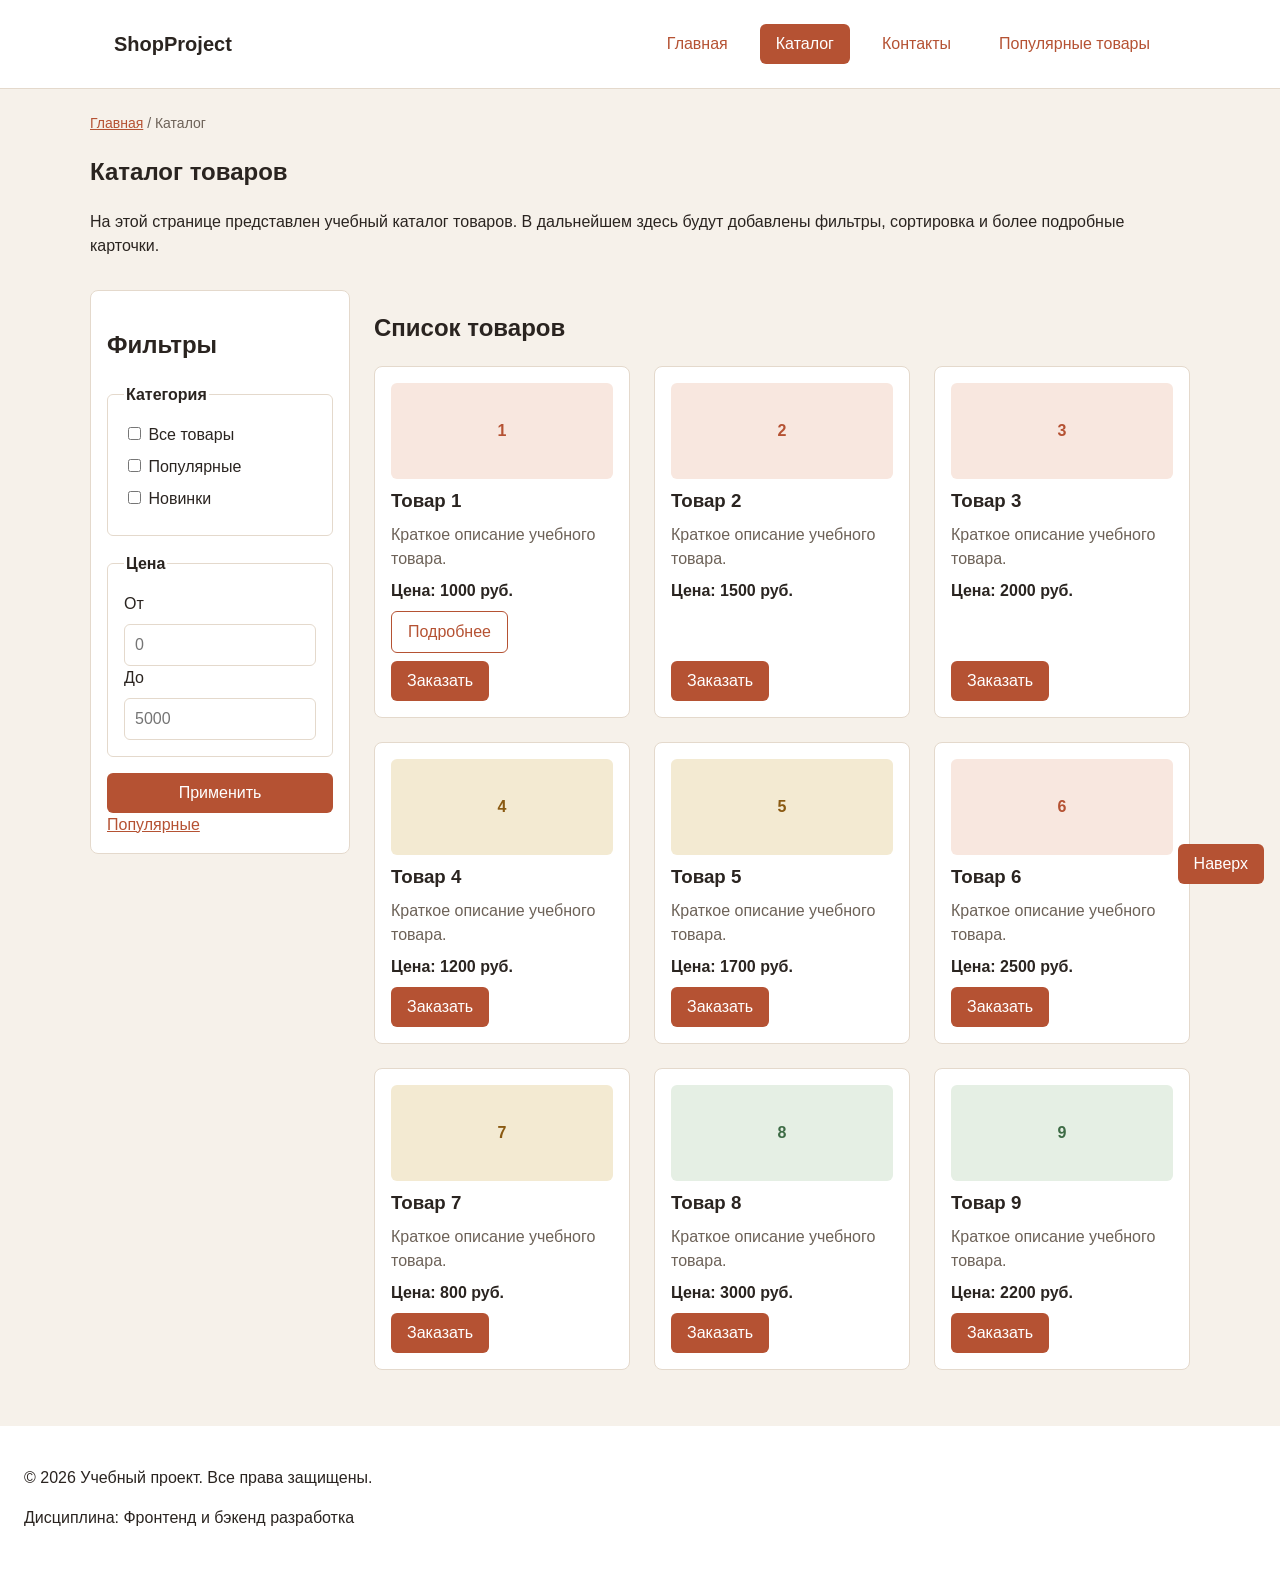
==== commit 8e710edf: "feat: add reviews, FAQ, back-to-top button and sticky filters Give the study shop the remaining inte" ====
--- a/catalog.html
+++ b/catalog.html
@@ -214,6 +214,8 @@
     <p>Дисциплина: Фронтенд и бэкенд разработка</p>
   </footer>
 
+  <button class="button button--primary to-top" type="button">Наверх</button>
+
   <dialog class="order-dialog" id="order-dialog" aria-labelledby="order-dialog-title">
     <h2 class="order-dialog__title" id="order-dialog-title">Оформление заявки</h2>
 
--- a/css/style.css
+++ b/css/style.css
@@ -274,6 +274,9 @@
 }
 
 .catalog-filters {
+  position: sticky;
+  top: 96px;
+  align-self: start;
   grid-area: filters;
   padding: var(--space-md);
   border: 1px solid var(--color-border);
@@ -635,6 +638,56 @@
   font-weight: 700;
 }
 
+.reviews {
+  display: grid;
+  grid-template-columns: repeat(3, 1fr);
+  gap: var(--space-lg);
+}
+
+.review {
+  padding: var(--space-md);
+  background-color: var(--color-surface);
+  border: 1px solid var(--color-border);
+  border-radius: var(--radius-md);
+}
+
+.review p {
+  margin: 0 0 var(--space-sm);
+}
+
+.review__author {
+  margin: 0;
+  color: var(--color-muted);
+}
+
+.faq {
+  display: grid;
+  gap: var(--space-sm);
+}
+
+.faq__item {
+  padding: var(--space-md);
+  background-color: var(--color-surface);
+  border: 1px solid var(--color-border);
+  border-radius: var(--radius-md);
+}
+
+.faq__item summary {
+  cursor: pointer;
+  font-weight: 700;
+}
+
+.faq__item p {
+  margin: var(--space-sm) 0 0;
+}
+
+.to-top {
+  position: fixed;
+  right: var(--space-md);
+  bottom: var(--space-md);
+  z-index: 3;
+}
+
 /* ===============================
    8. Адаптив
    =============================== */
@@ -650,6 +703,7 @@
   }
 
   .products-grid,
+  .reviews,
   .concept-grid,
   .categories-grid,
   .catalog-layout,
@@ -662,4 +716,8 @@
       "filters"
       "products";
   }
-}
+
+  .catalog-filters {
+    position: static;
+  }
+}
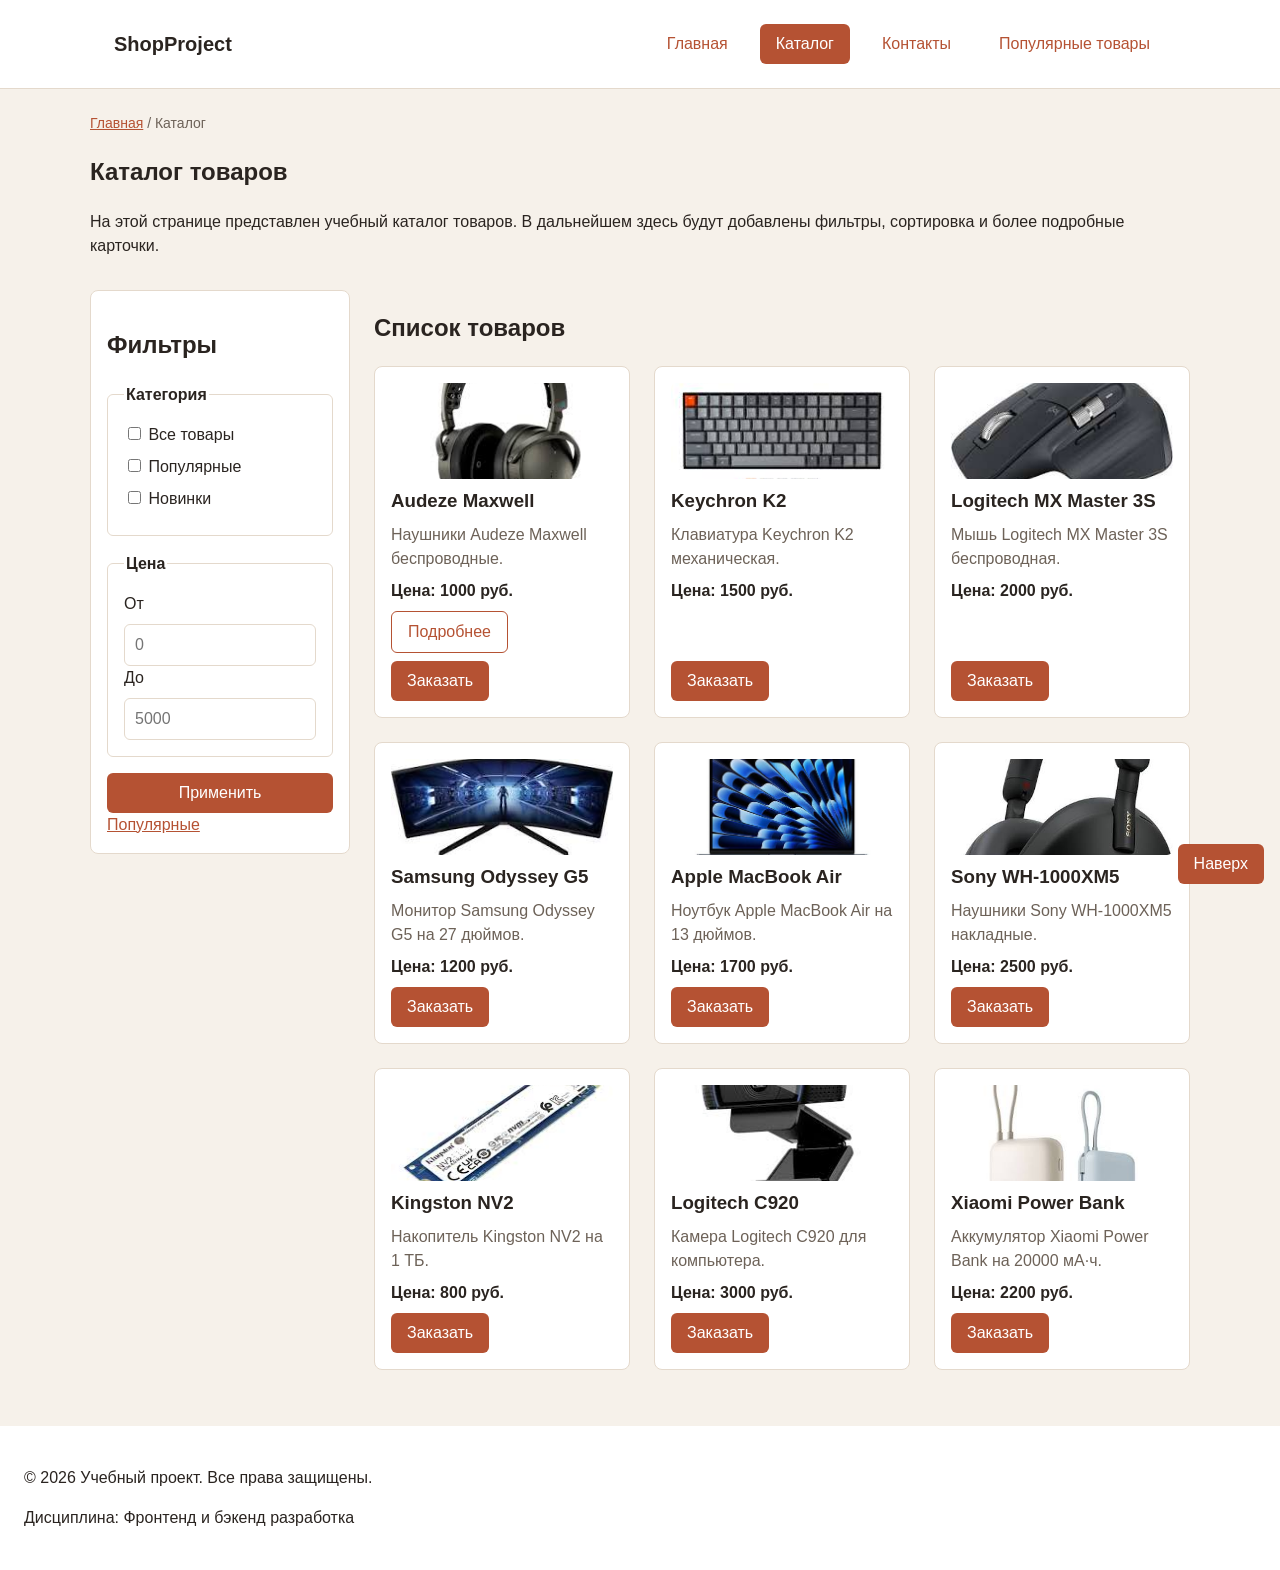
==== commit 28789618: "feat: show tech products with catalog images Replace the numbered placeholders with equipment and lo" ====
--- a/catalog.html
+++ b/catalog.html
@@ -97,109 +97,127 @@
 
         <div class="products-grid">
           <article class="product-card" data-category="popular" data-price="1000">
-            <div class="product-card__media" aria-hidden="true">1</div>
-            <h3 class="product-card__title">Товар 1</h3>
-            <p class="product-card__description">Краткое описание учебного товара.</p>
+            <div class="product-card__media">
+              <img data-image="1" alt="Audeze Maxwell">
+            </div>
+            <h3 class="product-card__title">Audeze Maxwell</h3>
+            <p class="product-card__description">Наушники Audeze Maxwell беспроводные.</p>
             <p class="product-card__price">Цена: 1000 руб.</p>
             <div class="product-card__actions">
               <a class="button button--secondary" href="product.html">Подробнее</a>
-              <button class="button button--primary product-card__button" type="button" data-product="Товар 1">
+              <button class="button button--primary product-card__button" type="button" data-product="Audeze Maxwell">
                 Заказать
               </button>
             </div>
           </article>
 
           <article class="product-card" data-category="popular" data-price="1500">
-            <div class="product-card__media" aria-hidden="true">2</div>
-            <h3 class="product-card__title">Товар 2</h3>
-            <p class="product-card__description">Краткое описание учебного товара.</p>
+            <div class="product-card__media product-card__media--writing">
+              <img data-image="2" alt="Keychron K2">
+            </div>
+            <h3 class="product-card__title">Keychron K2</h3>
+            <p class="product-card__description">Клавиатура Keychron K2 механическая.</p>
             <p class="product-card__price">Цена: 1500 руб.</p>
             <div class="product-card__actions">
-              <button class="button button--primary product-card__button" type="button" data-product="Товар 2">
+              <button class="button button--primary product-card__button" type="button" data-product="Keychron K2">
                 Заказать
               </button>
             </div>
           </article>
 
           <article class="product-card" data-category="popular" data-price="2000">
-            <div class="product-card__media" aria-hidden="true">3</div>
-            <h3 class="product-card__title">Товар 3</h3>
-            <p class="product-card__description">Краткое описание учебного товара.</p>
+            <div class="product-card__media product-card__media--accessories">
+              <img data-image="3" alt="Logitech MX Master 3S">
+            </div>
+            <h3 class="product-card__title">Logitech MX Master 3S</h3>
+            <p class="product-card__description">Мышь Logitech MX Master 3S беспроводная.</p>
             <p class="product-card__price">Цена: 2000 руб.</p>
             <div class="product-card__actions">
-              <button class="button button--primary product-card__button" type="button" data-product="Товар 3">
+              <button class="button button--primary product-card__button" type="button" data-product="Logitech MX Master 3S">
                 Заказать
               </button>
             </div>
           </article>
 
           <article class="product-card" data-category="new" data-price="1200">
-            <div class="product-card__media product-card__media--writing" aria-hidden="true">4</div>
-            <h3 class="product-card__title">Товар 4</h3>
-            <p class="product-card__description">Краткое описание учебного товара.</p>
+            <div class="product-card__media product-card__media--writing">
+              <img data-image="4" alt="Samsung Odyssey G5">
+            </div>
+            <h3 class="product-card__title">Samsung Odyssey G5</h3>
+            <p class="product-card__description">Монитор Samsung Odyssey G5 на 27 дюймов.</p>
             <p class="product-card__price">Цена: 1200 руб.</p>
             <div class="product-card__actions">
-              <button class="button button--primary product-card__button" type="button" data-product="Товар 4">
+              <button class="button button--primary product-card__button" type="button" data-product="Samsung Odyssey G5">
                 Заказать
               </button>
             </div>
           </article>
 
           <article class="product-card" data-category="new" data-price="1700">
-            <div class="product-card__media product-card__media--writing" aria-hidden="true">5</div>
-            <h3 class="product-card__title">Товар 5</h3>
-            <p class="product-card__description">Краткое описание учебного товара.</p>
+            <div class="product-card__media product-card__media--writing">
+              <img data-image="5" alt="Apple MacBook Air">
+            </div>
+            <h3 class="product-card__title">Apple MacBook Air</h3>
+            <p class="product-card__description">Ноутбук Apple MacBook Air на 13 дюймов.</p>
             <p class="product-card__price">Цена: 1700 руб.</p>
             <div class="product-card__actions">
-              <button class="button button--primary product-card__button" type="button" data-product="Товар 5">
+              <button class="button button--primary product-card__button" type="button" data-product="Apple MacBook Air">
                 Заказать
               </button>
             </div>
           </article>
 
           <article class="product-card" data-category="popular" data-price="2500">
-            <div class="product-card__media" aria-hidden="true">6</div>
-            <h3 class="product-card__title">Товар 6</h3>
-            <p class="product-card__description">Краткое описание учебного товара.</p>
+            <div class="product-card__media">
+              <img data-image="6" alt="Sony WH-1000XM5">
+            </div>
+            <h3 class="product-card__title">Sony WH-1000XM5</h3>
+            <p class="product-card__description">Наушники Sony WH-1000XM5 накладные.</p>
             <p class="product-card__price">Цена: 2500 руб.</p>
             <div class="product-card__actions">
-              <button class="button button--primary product-card__button" type="button" data-product="Товар 6">
+              <button class="button button--primary product-card__button" type="button" data-product="Sony WH-1000XM5">
                 Заказать
               </button>
             </div>
           </article>
 
           <article class="product-card" data-category="new" data-price="800">
-            <div class="product-card__media product-card__media--writing" aria-hidden="true">7</div>
-            <h3 class="product-card__title">Товар 7</h3>
-            <p class="product-card__description">Краткое описание учебного товара.</p>
+            <div class="product-card__media product-card__media--writing">
+              <img data-image="7" alt="Kingston NV2">
+            </div>
+            <h3 class="product-card__title">Kingston NV2</h3>
+            <p class="product-card__description">Накопитель Kingston NV2 на 1 ТБ.</p>
             <p class="product-card__price">Цена: 800 руб.</p>
             <div class="product-card__actions">
-              <button class="button button--primary product-card__button" type="button" data-product="Товар 7">
+              <button class="button button--primary product-card__button" type="button" data-product="Kingston NV2">
                 Заказать
               </button>
             </div>
           </article>
 
           <article class="product-card" data-category="new" data-price="3000">
-            <div class="product-card__media product-card__media--accessories" aria-hidden="true">8</div>
-            <h3 class="product-card__title">Товар 8</h3>
-            <p class="product-card__description">Краткое описание учебного товара.</p>
+            <div class="product-card__media product-card__media--accessories">
+              <img data-image="8" alt="Logitech C920">
+            </div>
+            <h3 class="product-card__title">Logitech C920</h3>
+            <p class="product-card__description">Камера Logitech C920 для компьютера.</p>
             <p class="product-card__price">Цена: 3000 руб.</p>
             <div class="product-card__actions">
-              <button class="button button--primary product-card__button" type="button" data-product="Товар 8">
+              <button class="button button--primary product-card__button" type="button" data-product="Logitech C920">
                 Заказать
               </button>
             </div>
           </article>
 
           <article class="product-card" data-category="popular" data-price="2200">
-            <div class="product-card__media product-card__media--accessories" aria-hidden="true">9</div>
-            <h3 class="product-card__title">Товар 9</h3>
-            <p class="product-card__description">Краткое описание учебного товара.</p>
+            <div class="product-card__media product-card__media--accessories">
+              <img data-image="9" alt="Xiaomi Power Bank">
+            </div>
+            <h3 class="product-card__title">Xiaomi Power Bank</h3>
+            <p class="product-card__description">Аккумулятор Xiaomi Power Bank на 20000 мА·ч.</p>
             <p class="product-card__price">Цена: 2200 руб.</p>
             <div class="product-card__actions">
-              <button class="button button--primary product-card__button" type="button" data-product="Товар 9">
+              <button class="button button--primary product-card__button" type="button" data-product="Xiaomi Power Bank">
                 Заказать
               </button>
             </div>
--- a/css/style.css
+++ b/css/style.css
@@ -526,10 +526,26 @@
   align-items: center;
   justify-content: center;
   min-height: 96px;
+  overflow: hidden;
   border-radius: var(--radius-sm);
   background-color: var(--color-surface-accent);
   color: var(--color-primary);
   font-weight: 700;
+}
+
+.product-card__media img,
+.product-details__preview img {
+  width: 100%;
+  object-fit: cover;
+  display: block;
+}
+
+.product-card__media img {
+  height: 96px;
+}
+
+.product-details__preview img {
+  height: 280px;
 }
 
 .product-card__media--writing {
@@ -582,6 +598,7 @@
   align-items: center;
   justify-content: center;
   min-height: 280px;
+  overflow: hidden;
   border-radius: var(--radius-md);
   background-color: var(--color-surface-accent);
   color: var(--color-primary);
